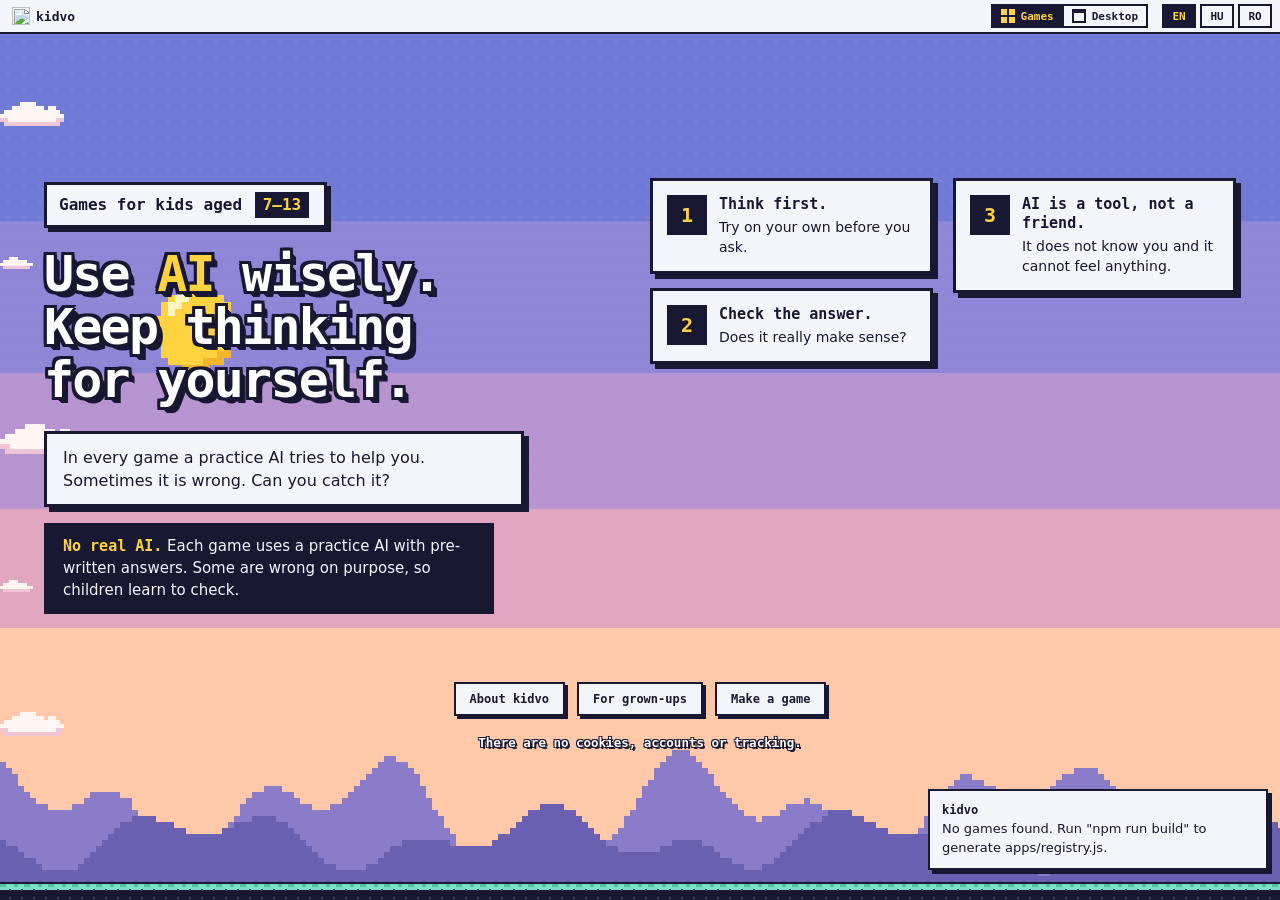
==== index.html @ 9a2fb65d "feat: read aloud with on-device voices, Vo coaches in Secret Keeper, smaller fixes (#44) * feat: rea" ====
<!doctype html>
<html lang="en">
<head>
<meta charset="utf-8">
<meta name="viewport" content="width=device-width, initial-scale=1, viewport-fit=cover">
<title>kidvo: use AI wisely, keep thinking for yourself</title>
<meta name="description" content="Free games that help kids aged 7 to 13 use AI wisely while thinking for themselves. No real AI, no tracking, open source.">
<meta property="og:type" content="website">
<meta property="og:site_name" content="kidvo">
<meta property="og:url" content="https://kidvo.eu/">
<meta property="og:title" content="kidvo: use AI wisely, keep thinking for yourself">
<meta property="og:description" content="Free, open-source browser games that help kids aged 7 to 13 use AI wisely while thinking for themselves. No real AI, no tracking.">
<meta property="og:image" content="https://kidvo.eu/shell/og-image.png">
<meta property="og:image:width" content="1200">
<meta property="og:image:height" content="630">
<meta property="og:image:alt" content="Vo, the kidvo robot, next to a window that says: Use AI wisely. Keep thinking for yourself.">
<meta name="twitter:card" content="summary_large_image">
<meta http-equiv="Content-Security-Policy" content="default-src 'self'; script-src 'self'; style-src 'self' 'unsafe-inline'; img-src 'self' data:; frame-src 'self'; connect-src 'self' https://kidvo-count.kidvo-counter.workers.dev; form-action 'none'; base-uri 'none'">
<link rel="icon" href="shell/vo.svg" type="image/svg+xml">
<link rel="icon" href="shell/favicon-96.png" type="image/png" sizes="96x96">
<link rel="apple-touch-icon" href="shell/apple-touch-icon.png">
<link rel="canonical" href="https://kidvo.eu/">
<link rel="stylesheet" href="shell/shell.css">
</head>
<body>
<header id="topbar">
  <span class="tb-brand"><img src="shell/vo.svg" alt="" width="18" height="18">kidvo</span>
  <span id="motto" data-i18n="motto"></span>
  <div id="views" role="group"></div>
  <button type="button" id="speak" aria-pressed="false" hidden></button>
  <div id="lang" role="group"></div>
</header>

<main id="desktop" aria-label="kidvo">
  <div id="sky" aria-hidden="true"></div>
  <div id="icons" role="list" aria-label="Apps"></div>
  <div id="windows"></div>
  <div id="play">
    <div id="above">
      <div id="overlays" aria-hidden="true"></div>
      <div id="hotspots"></div>
    </div>
    <div id="page"></div>
  </div>
  <div id="toasts" role="status" aria-live="polite"></div>
</main>
<div id="ground" aria-hidden="true"></div>

<div id="start-menu" hidden role="menu" aria-label="Start menu">
  <div class="sm-head">
    <img src="shell/logo.svg" alt="" width="40" height="40">
    <div>
      <div class="sm-brand">kidvo</div>
      <div class="sm-tag" data-i18n="tagline"></div>
    </div>
  </div>
  <div class="sm-apps" id="sm-apps"></div>
  <div class="sm-stats" id="sm-stats"></div>
  <div class="sm-foot">
    <button type="button" class="sm-link" data-shell="about" data-i18n="menuAbout"></button>
    <button type="button" class="sm-link" data-shell="grownups" data-i18n="menuGrownups"></button>
    <button type="button" class="sm-link sm-build" data-shell="build" data-i18n="menuBuild"></button>
  </div>
</div>

<nav id="taskbar" aria-label="Taskbar">
  <button type="button" id="start-btn" aria-haspopup="menu" aria-expanded="false" aria-controls="start-menu">
    <img src="shell/logo.svg" alt="" width="20" height="20"><span>kidvo</span>
  </button>
  <div id="task-list"></div>
  <div id="tray">
    <div id="tray-overlays"></div>
    <time id="clock"></time>
  </div>
</nav>

<script src="shell/config.js"></script>
<script src="shell/i18n.js"></script>
<script src="apps/registry.js"></script>
<script src="shell/shell.js"></script>
</body>
</html>
---- shell/shell.css ----
/* kidvo OS — shell styles.
   Layout: full-screen dotted desktop, icon column on the left, floating windows
   with chunky ink borders and hard shadows, ink taskbar along the bottom.
   The OS commits to one look on purpose (no dark variant); every color is set. */
:root {
  --desk: #6f7bd6;      /* periwinkle desktop */
  --desk-dot: #5d68c6;
  --ink: #191833;       /* borders, text, taskbar */
  --paper: #f4f5fb;     /* window body */
  --paper-2: #dfe2f2;   /* unfocused title bars */
  --sun: #ffd23f;       /* the one accent: start button, focus */
  --muted: #6c7099;
  --human: #ff8fab;
  --ai: #7be0c3;
  --hybrid: #ffd23f;
  --font-ui: ui-monospace, "SFMono-Regular", "Cascadia Mono", "Roboto Mono", Menlo, Consolas, monospace;
  --font-text: system-ui, -apple-system, "Segoe UI", Roboto, "Helvetica Neue", Arial, sans-serif;
  --shadow: 4px 4px 0 var(--ink);
  --bar-h: 44px;
  --top-h: 34px;
  color-scheme: light;
}

* { box-sizing: border-box; }
html, body { height: 100%; margin: 0; }
body {
  background: var(--desk);
  color: var(--ink);
  font: 14px/1.45 var(--font-text);
  overflow: hidden;
  -webkit-font-smoothing: antialiased;
}
button { font: inherit; color: inherit; }
:focus-visible { outline: 3px solid var(--sun); outline-offset: 2px; }

/* ---------- top bar: the one-line mission and the language switch ---------- */
#topbar {
  position: fixed; top: 0; left: 0; right: 0; z-index: 100000;
  height: calc(var(--top-h) + env(safe-area-inset-top, 0px));
  padding: env(safe-area-inset-top, 0px) 8px 0 12px;
  display: flex; align-items: center; gap: 14px;
  background: var(--paper); color: var(--ink);
  border-bottom: 2px solid var(--ink);
  font: 700 13px/1 var(--font-ui);
}
.tb-brand { display: flex; align-items: center; gap: 6px; font-weight: 800; flex: none; }
.tb-brand img { image-rendering: pixelated; }
#motto { flex: 1; min-width: 0; white-space: nowrap; overflow: hidden; text-overflow: ellipsis; font-weight: 600; }
#lang { display: flex; gap: 4px; flex: none; }
.lang-btn {
  min-width: 34px; height: 24px; padding: 0 6px;
  background: var(--paper); color: var(--ink); border: 2px solid var(--ink);
  font: 800 11px/1 var(--font-ui); cursor: pointer;
}
.lang-btn[aria-pressed="true"] { background: var(--ink); color: var(--sun); }
.lang-btn:hover { background: var(--sun); color: var(--ink); }
/* Read aloud: on and off like a language button; hidden where the device has no voice of its own. */
#speak {
  flex: none; display: grid; place-items: center; width: 34px; height: 24px; padding: 0;
  background: var(--paper); color: var(--ink); border: 2px solid var(--ink); cursor: pointer;
}
#speak[hidden] { display: none; }
#speak[aria-pressed="true"] { background: var(--ink); color: var(--sun); }
#speak:hover { background: var(--sun); color: var(--ink); }

/* ---------- desktop ---------- */
#desktop {
  position: fixed;
  inset: calc(var(--top-h) + env(safe-area-inset-top, 0px)) 0 calc(var(--bar-h) + env(safe-area-inset-bottom, 0px)) 0;
  background-color: var(--desk);
  background-image: radial-gradient(var(--desk-dot) 1.2px, transparent 1.6px);
  background-size: 16px 16px;
  overflow: hidden;
}
#desktop.busy iframe { pointer-events: none; }
#desktop.busy { cursor: grabbing; }

#icons {
  position: absolute;
  top: 16px; left: 16px; bottom: 16px;
  display: grid;
  grid-auto-flow: column;
  grid-template-rows: repeat(auto-fill, 96px);
  grid-auto-columns: 88px;
  gap: 6px;
  align-content: start;
}
.icon {
  display: flex; flex-direction: column; align-items: center; gap: 6px;
  width: 88px; padding: 8px 2px 6px;
  background: none; border: 0; cursor: pointer;
  color: #fff;
  font: 700 12px/1.2 var(--font-ui);
  text-align: center;
}
.icon img {
  width: 44px; height: 44px;
  image-rendering: pixelated;
  filter: drop-shadow(2px 2px 0 var(--ink));
}
.icon span {
  padding: 1px 4px;
  text-shadow: 1px 0 0 var(--ink), -1px 0 0 var(--ink), 0 1px 0 var(--ink), 0 -1px 0 var(--ink), 1px 1px 0 var(--ink);
  /* Break at spaces or hyphens, never inside a word ("Păstrătoru / l de / secrete"). The label
     shrinks to fit, so a long word widens it a little (up to the icon's edge) instead of breaking.
     No hyphens: auto, it made "Păstrăto- / rul de / secrete" three lines, taller than the row. */
  overflow-wrap: break-word;
}
.icon.selected span, .icon:focus-visible span {
  background: var(--ink); color: var(--sun); text-shadow: none;
}
.icon:focus-visible { outline: none; }

/* ---------- windows ---------- */
.win {
  position: absolute;
  display: flex; flex-direction: column;
  min-width: 220px; min-height: 140px;
  background: var(--paper);
  border: 2px solid var(--ink);
  box-shadow: var(--shadow);
  animation: pop 140ms ease-out;
}
.win.focused { box-shadow: 6px 6px 0 var(--ink); }
.win[hidden] { display: none !important; }
@keyframes pop { from { transform: scale(.96); opacity: .4; } to { transform: none; opacity: 1; } }

.win-bar {
  display: flex; align-items: center; gap: 8px;
  height: 32px; flex: none;
  padding: 0 4px 0 8px;
  background: var(--paper-2);
  color: var(--ink);
  border-bottom: 2px solid var(--ink);
  cursor: grab; touch-action: none; user-select: none; -webkit-user-select: none;
}
.win.focused .win-bar { background: var(--app, var(--sun)); color: var(--app-fg, var(--ink)); }
.win-icon { width: 18px; height: 18px; image-rendering: pixelated; flex: none; }
.win-title {
  flex: 0 1 auto; min-width: 0;
  font: 700 13px/1 var(--font-ui);
  white-space: nowrap; overflow: hidden; text-overflow: ellipsis;
}
.win-by {
  flex: 0 3 auto; min-width: 0;
  font: 600 11px/1 var(--font-ui); opacity: .7;
  white-space: nowrap; overflow: hidden; text-overflow: ellipsis;
}
.win-btns { display: flex; gap: 4px; flex: none; margin-left: auto; }
.win-btns button {
  width: 24px; height: 24px; padding: 0;
  display: grid; place-items: center;
  background: var(--paper); color: var(--ink);
  border: 2px solid var(--ink);
  font: 800 13px/1 var(--font-ui);
  cursor: pointer;
}
.win-btns button:hover { background: var(--sun); }
.win-body { flex: 1; position: relative; min-height: 0; overflow: auto; }
.win-body > iframe {
  position: absolute; inset: 0;
  width: 100%; height: 100%;
  border: 0; background: #fff;
}
.win-resize {
  position: absolute; right: 0; bottom: 0;
  width: 18px; height: 18px;
  cursor: nwse-resize; touch-action: none;
  background: linear-gradient(135deg, transparent 0 55%, var(--ink) 55% 65%, transparent 65% 75%, var(--ink) 75% 85%, transparent 85%);
}
.win.max { left: 0 !important; top: 0 !important; width: 100% !important; height: 100% !important; box-shadow: none; }
.win.max .win-resize { display: none; }

/* ---------- overlays (apps that live on the desktop, like Vo) ---------- */
/* Overlays sit above the icons and the games page and below the windows (windows start at z-index 11). Above
   the windows, Safari sends wheel and trackpad scrolling to the transparent overlay frame despite
   pointer-events: none, so no window could scroll. Vo still walks on window tops.
   On the games page the overlays do sit above the scrolling page, so they live inside it: #above is the first
   thing in #play, pinned to the top of the visible part (sticky) with no height of its own. A wheel over the
   overlay frame then passes on to #play, its scrolling ancestor, in every browser. #play itself has no
   z-index, so #above takes its place among the desktop's layers: over the page (6), under the windows. */
#above { position: sticky; top: 0; height: 0; z-index: 7; pointer-events: none; }
#overlays, #hotspots { position: absolute; left: 0; top: 0; width: 100%; height: var(--vo-h, 100%); pointer-events: none; }
#hotspots { z-index: 1; }
.hotspot {
  position: absolute; padding: 0; border: 0; background: transparent;
  pointer-events: auto; cursor: pointer; z-index: 1;
  -webkit-touch-callout: none; -webkit-user-select: none; user-select: none; touch-action: manipulation;
}
.hotspot:focus-visible { outline: 3px dashed var(--sun); outline-offset: 2px; }
/* Hotspots: the one clickable spot an overlay may ask for (e.g. over Vo), in their own layer above the overlays. */
/* An overlay showing a card (kidvo.setModal): above the windows, below toasts and the taskbar, taking clicks. */
#above.modal { z-index: 90000; }
#above.modal .hotspot { display: none; }
#overlays iframe.modal { pointer-events: auto; }
#overlays iframe {
  position: absolute; inset: 0; width: 100%; height: 100%;
  border: 0; background: transparent; pointer-events: none;
  color-scheme: light;
}

/* ---------- toasts ---------- */
#toasts {
  position: absolute; right: 12px; bottom: 12px; z-index: 95000;
  display: flex; flex-direction: column; align-items: flex-end; gap: 8px;
  max-width: min(340px, calc(100vw - 24px));
}
.toast {
  display: flex; gap: 8px; align-items: flex-start;
  padding: 10px 12px;
  background: var(--paper); border: 2px solid var(--ink); box-shadow: var(--shadow);
  font-size: 13px;
  animation: pop 140ms ease-out;
}
.toast b { font: 700 12px var(--font-ui); }

/* ---------- taskbar ---------- */
#taskbar {
  position: fixed; left: 0; right: 0; bottom: 0;
  height: calc(var(--bar-h) + env(safe-area-inset-bottom, 0px));
  padding: 0 8px env(safe-area-inset-bottom, 0px);
  display: flex; align-items: center; gap: 8px;
  background: var(--ink); color: var(--paper);
  z-index: 100000;
}
#start-btn {
  display: flex; align-items: center; gap: 8px; flex: none;
  height: 32px; padding: 0 12px 0 8px;
  background: var(--sun); color: var(--ink);
  border: 2px solid var(--paper);
  font: 800 15px/1 var(--font-ui); letter-spacing: .02em;
  cursor: pointer;
}
#start-btn img { image-rendering: pixelated; }
#start-btn[aria-expanded="true"] { background: var(--paper); }
#task-list { flex: 1; min-width: 0; display: flex; gap: 6px; overflow-x: auto; scrollbar-width: none; }
.task {
  flex: none; max-width: 170px; height: 30px;
  display: flex; align-items: center; gap: 6px;
  padding: 0 10px 0 6px;
  background: transparent; color: var(--paper);
  border: 2px solid var(--muted);
  font: 600 12px/1 var(--font-ui);
  cursor: pointer;
}
.task { overflow: hidden; }
.task span { display: block; min-width: 0; white-space: nowrap; overflow: hidden; text-overflow: ellipsis; }
.task img { width: 16px; height: 16px; image-rendering: pixelated; }
.task.active { border-color: var(--sun); color: var(--sun); }
.task.min { opacity: .6; }
#tray { display: flex; align-items: center; gap: 10px; flex: none; font: 700 12px/1 var(--font-ui); font-variant-numeric: tabular-nums; }
#tray-overlays { display: flex; gap: 4px; }
.tray-btn {
  width: 28px; height: 28px; padding: 2px;
  background: transparent; border: 2px solid var(--muted); cursor: pointer;
}
.tray-btn img { width: 100%; height: 100%; image-rendering: pixelated; display: block; }
.tray-btn.on { border-color: var(--sun); }

/* ---------- start menu ---------- */
#start-menu {
  position: fixed; left: 8px;
  bottom: calc(var(--bar-h) + env(safe-area-inset-bottom, 0px) + 6px);
  width: min(340px, calc(100vw - 16px));
  max-height: calc(100% - var(--bar-h) - 28px);
  display: flex; flex-direction: column;
  background: var(--paper); border: 2px solid var(--ink); box-shadow: var(--shadow);
  z-index: 100001;
}
#start-menu[hidden] { display: none !important; }
.sm-head {
  display: flex; align-items: center; gap: 12px;
  padding: 12px 14px;
  background: var(--sun); border-bottom: 2px solid var(--ink);
}
.sm-head img { image-rendering: pixelated; }
.sm-brand { font: 800 22px/1 var(--font-ui); letter-spacing: -.01em; }
.sm-tag { font-size: 12px; margin-top: 4px; }
.sm-apps { overflow: auto; padding: 6px; display: flex; flex-direction: column; }
.sm-app {
  display: grid; grid-template-columns: 28px minmax(0, 1fr) auto; align-items: center; gap: 10px;
  width: 100%; padding: 8px;
  background: none; border: 0; text-align: left; cursor: pointer;
}
.sm-app img { width: 28px; height: 28px; image-rendering: pixelated; }
.sm-app-name { font: 700 13px/1.2 var(--font-ui); }
.sm-app-by { font-size: 12px; color: var(--muted); white-space: nowrap; overflow: hidden; text-overflow: ellipsis; }
.sm-app:hover, .sm-app:focus-visible { background: var(--ink); color: var(--paper); outline: none; }
.sm-app:hover .sm-app-by, .sm-app:focus-visible .sm-app-by { color: var(--paper-2); }
.sm-stats { padding: 8px 14px; border-top: 2px solid var(--ink); font: 600 11px/1.4 var(--font-ui); color: var(--muted); }
.sm-foot { display: grid; grid-template-columns: 1fr 1fr; border-top: 2px solid var(--ink); }
.sm-link {
  padding: 12px 10px; background: var(--paper); border: 0; cursor: pointer;
  font: 700 12px/1 var(--font-ui);
}
.sm-link + .sm-link { border-left: 2px solid var(--ink); background: var(--ink); color: var(--sun); }
.sm-link.sm-build { grid-column: 1 / -1; border-left: 0; border-top: 2px solid var(--ink); background: var(--paper); color: var(--ink); }
.sm-link:hover { background: var(--sun); color: var(--ink); }

.bands { display: flex; gap: 4px; }
.band {
  padding: 3px 5px 2px; border: 1.5px solid var(--ink); color: var(--ink);
  font: 800 10px/1 var(--font-ui); font-variant-numeric: tabular-nums;
}
.band.explorers { background: var(--ai); }
.band.investigators { background: var(--human); }
.sm-app-by { white-space: normal; display: -webkit-box; -webkit-line-clamp: 2; -webkit-box-orient: vertical; }
.doc .small { font-size: 12.5px; color: var(--muted); }
.game-list { list-style: none; padding: 0 !important; }
.game-list li { display: flex; align-items: center; justify-content: space-between; gap: 10px; flex-wrap: wrap; padding: 8px 0; border-top: 1px dashed var(--muted); }
.game-list small { display: block; color: var(--muted); font-size: 12px; }
.parents-wrap { position: absolute; inset: 0; display: flex; flex-direction: column; }
.parents-wrap iframe { flex: 1; width: 100%; border: 0; background: #fff; }
.parents-wrap .print-link { flex: none; align-self: flex-end; margin: 8px 10px; }

/* ---------- built-in documents (About, Contribute, app info) ---------- */
.doc { padding: 18px 20px 22px; max-width: 62ch; font-size: 14px; }
.doc h2 { margin: 0 0 6px; font: 800 20px/1.15 var(--font-ui); text-wrap: balance; }
.doc h3 { margin: 18px 0 6px; font: 800 15px/1.2 var(--font-ui); }
.doc p { margin: 0 0 10px; }
.doc .lede { font-size: 15px; }
.doc ol, .doc ul { margin: 0 0 10px; padding-left: 22px; display: grid; gap: 6px; }
.doc code { font: 600 12.5px var(--font-ui); background: var(--paper-2); padding: 1px 4px; }
.doc a { color: var(--ink); font-weight: 700; text-decoration-thickness: 2px; text-underline-offset: 2px; }
.rules { list-style: none; padding: 0 !important; counter-reset: r; }
.rules li {
  counter-increment: r;
  display: grid; grid-template-columns: 30px 1fr; gap: 10px; align-items: start;
}
.rules li::before {
  content: counter(r);
  display: grid; place-items: center; width: 30px; height: 30px;
  background: var(--ink); color: var(--sun); font: 800 14px var(--font-ui);
}
.rules b { display: block; font: 800 13px/1.3 var(--font-ui); }
.btn-row { display: flex; flex-wrap: wrap; gap: 10px; margin-top: 14px; }
.doc .btn-row + p { margin-top: 16px; }
.btn {
  display: inline-flex; align-items: center; gap: 6px;
  padding: 9px 14px;
  background: var(--sun); color: var(--ink);
  border: 2px solid var(--ink); box-shadow: 3px 3px 0 var(--ink);
  font: 800 12px/1 var(--font-ui); text-decoration: none; cursor: pointer;
}
.btn.alt { background: var(--paper); }
.btn:active { transform: translate(2px, 2px); box-shadow: 1px 1px 0 var(--ink); }
.meta { display: grid; grid-template-columns: max-content 1fr; gap: 6px 14px; margin: 12px 0; font-size: 13px; }
.meta dt { font: 700 12px/1.6 var(--font-ui); color: var(--muted); }
.meta dd { margin: 0; min-width: 0; overflow-wrap: anywhere; }

/* ---------- view switch (top bar): the games page or the desktop ---------- */
#views { display: flex; flex: none; margin-left: auto; border: 2px solid var(--ink); }
.view-btn {
  display: flex; align-items: center; gap: 6px;
  height: 20px; padding: 0 8px;
  background: var(--paper); color: var(--ink); border: 0;
  font: 800 11px/1 var(--font-ui); cursor: pointer;
}
.view-btn + .view-btn { border-left: 2px solid var(--ink); }
.view-btn svg { flex: none; }
.px-c { fill: currentColor; }
.view-btn[aria-pressed="true"] { background: var(--ink); color: var(--sun); }
.view-btn:hover { background: var(--sun); color: var(--ink); }

body[data-view="play"] #taskbar, body[data-view="play"] #start-menu, body[data-view="play"] #icons { display: none !important; }
body[data-view="desktop"] #page, body[data-view="desktop"] #sky, body[data-view="desktop"] #ground { display: none; }
/* The games page has no taskbar: a strip of pixel ground takes its place, and Vo walks on it. */
body[data-view="play"] { --bar-h: 18px; }
body[data-view="play"] #motto { visibility: hidden; }

/* ---------- the games page: sky ---------- */
#sky {
  --s1: #5d68c6; --s2: #6874d2; --s3: #7782dc; --s4: #8792e5; --s5: #98a2ec; --h1: #5560c2; --h2: #444fae;
  position: absolute; inset: 0; z-index: 0; overflow: hidden;
  background:
    radial-gradient(rgba(255, 255, 255, .08) 1.2px, transparent 1.6px) 0 0 / 16px 16px,
    linear-gradient(var(--s1) 0 22%, var(--s2) 22% 40%, var(--s3) 40% 56%, var(--s4) 56% 70%, var(--s5) 70%);
  transition: filter .25s;
}
#sky[data-phase="dawn"] { --s1: #6f7bd6; --s2: #8f86d8; --s3: #b793d0; --s4: #e1a5bf; --s5: #ffc8a8; --h1: #8a7cc8; --h2: #6a60b2; }
#sky[data-phase="dusk"] { --s1: #2e3477; --s2: #47408f; --s3: #74509e; --s4: #bf628f; --s5: #ff9466; --h1: #573f86; --h2: #3f2f6c; }
#sky[data-phase="night"] { --s1: #0e0f2b; --s2: #131536; --s3: #191c44; --s4: #202453; --s5: #292e64; --h1: #262a5e; --h2: #1b1e49; }
#sky .sky-far, #sky .sky-near { position: absolute; inset: 0; }
#sky .sky-far { transform: translateY(calc(var(--scroll, 0) * -0.06px)); }
#sky .sky-near { transform: translateY(calc(var(--scroll, 0) * -0.16px)); }
#sky .sun, #sky .moon { position: absolute; right: 9%; top: 9%; }
#sky[data-phase="dawn"] .sun { right: auto; left: 12%; top: 30%; }
#sky[data-phase="dusk"] .sun { top: 36%; right: 14%; }
#sky .moon, #sky .stars, #sky[data-phase="night"] .sun { display: none; }
#sky[data-phase="night"] .moon, #sky[data-phase="night"] .stars { display: block; }
.px-y { fill: var(--sun); } .px-h { fill: #fff6c2; } .px-o { fill: #f2b52b; }
#sky[data-phase="dusk"] .px-y { fill: #ffb04a; } #sky[data-phase="dusk"] .px-h { fill: #ffd68f; } #sky[data-phase="dusk"] .px-o { fill: #f0803a; }
.px-m { fill: #eef0fb; }
.px-w { fill: #fff; } .px-s { fill: #dfe2f2; }
#sky[data-phase="dawn"] .px-w { fill: #fff5f2; } #sky[data-phase="dawn"] .px-s { fill: #f0c6d6; }
#sky[data-phase="dusk"] .px-w { fill: #ffd8c8; } #sky[data-phase="dusk"] .px-s { fill: #e3a0b4; }
#sky[data-phase="night"] .px-w { fill: #353a74; } #sky[data-phase="night"] .px-s { fill: #2b2f66; }
.cloud { position: absolute; left: 0; animation: drift linear infinite; }
@keyframes drift { from { transform: translateX(-30vw); } to { transform: translateX(110vw); } }
.stars { position: absolute; inset: 0; }
.star { position: absolute; width: 3px; height: 3px; background: #fff; animation: twinkle 3.2s steps(2, end) infinite; }
.star.big { width: 6px; height: 6px; }
@keyframes twinkle { 50% { opacity: .3; } }
#sky .hills { position: absolute; left: 0; bottom: 0; }
#sky .hills.far path { fill: var(--h1); }
#sky .hills.near path { fill: var(--h2); }
#ground {
  position: fixed; left: 0; right: 0; bottom: 0; z-index: 100000;
  height: calc(18px + env(safe-area-inset-bottom, 0px));
  border-top: 2px solid var(--ink);
  background:
    linear-gradient(90deg, #4fbf9c 0 6px, transparent 6px 14px, #4fbf9c 14px 18px, transparent 18px) 0 0 / 24px 3px repeat-x,
    radial-gradient(#3b3a6b 1.2px, transparent 1.6px) 4px 10px / 12px 8px,
    linear-gradient(var(--ai) 0 6px, var(--ink) 6px);
}

/* ---------- the games page: content ---------- */
/* #play holds the overlays (#above) in both views; on the games page it also scrolls the page (#page).
   No z-index and no filter on #play: either would make it a layer of its own and trap #above (and Vo's
   garage card) inside it. On the desktop it lets every click through to the icons. */
#play { position: absolute; inset: 0; overflow: hidden; pointer-events: none; }
body[data-view="play"] #play { overflow-x: hidden; overflow-y: auto; overscroll-behavior: contain; pointer-events: auto; }
#page { position: relative; z-index: 6; min-height: 100%; transition: filter .25s; }
/* A game is on the stage: the page behind it dims (Vo does not), and a click there goes back to the games. */
#desktop.staged #page, #desktop.staged #sky { filter: brightness(.6) saturate(.7); }
/* The space above the first row is room for Vo to stand on a card with his speech bubble over him: his
   tallest ride (98px) and the bubble (40px). Where it is less (phones, short screens), the bubble goes beside him. */
.play-in { max-width: 1240px; margin: 0 auto; padding: 144px 24px 150px; }

/* One grid of tiles: the motto (two columns wide), the games, and two guide tiles between them. */
.tiles { display: grid; grid-template-columns: repeat(4, minmax(0, 1fr)); gap: 32px 20px; }
.tiles > * { animation: tile-in .55s cubic-bezier(.2, .9, .25, 1.25) backwards; }
.tiles > :nth-child(2) { animation-delay: .06s; } .tiles > :nth-child(3) { animation-delay: .12s; }
.tiles > :nth-child(4) { animation-delay: .18s; } .tiles > :nth-child(5) { animation-delay: .24s; }
.tiles > :nth-child(n+6) { animation-delay: .3s; }
@keyframes tile-in { from { transform: translateY(40px) scale(.92); opacity: 0; } }

.intro { grid-column: span 2; align-self: center; padding: 4px 8px 4px 0; }
.intro-h {
  display: inline-block; margin: 0;
  color: #fff;
  font: 900 clamp(30px, 3.9vw, 52px)/1.06 var(--font-ui); letter-spacing: -.035em;
  text-wrap: balance;
  text-shadow:
    -3px -3px 0 var(--ink), 3px -3px 0 var(--ink), -3px 3px 0 var(--ink), 3px 3px 0 var(--ink),
    -3px 0 0 var(--ink), 3px 0 0 var(--ink), 0 -3px 0 var(--ink), 0 3px 0 var(--ink),
    4px 4px 0 var(--ink), 5px 5px 0 var(--ink), 6px 6px 0 var(--ink);
}
.intro-h .ai { color: var(--sun); }
/* For grown-ups, under the children's line: there is no real AI here. */
.intro-note {
  width: fit-content; max-width: 30em; margin: 16px 0 0; padding: 10px 16px;
  background: var(--ink); color: var(--paper); border: 3px solid var(--ink);
  font-size: 15px; line-height: 1.45; text-wrap: pretty;
}
.intro-note b { color: var(--sun); font: 800 15px/1.45 var(--font-ui); }
/* Who the site is for, as a sticker above the motto: children, and their ages. */
.intro-for {
  width: fit-content; margin: 0 0 20px; padding: 6px 12px;
  background: var(--paper); color: var(--ink);
  border: 3px solid var(--ink); box-shadow: 4px 4px 0 var(--ink);
  font: 800 16px/1.75 var(--font-ui);
}
.intro-for .ages { display: inline-block; margin: 0 3px; padding: 0 8px; line-height: 1.6; background: var(--ink); color: var(--sun); font-weight: 900; white-space: nowrap; }
.intro-p {
  display: inline-block; max-width: 30em; margin: 24px 0 0; padding: 12px 16px;
  background: var(--paper); border: 3px solid var(--ink); box-shadow: 5px 5px 0 var(--ink);
  font-size: 16px; line-height: 1.45; text-wrap: pretty;
}

/* Guide tiles: notes that explain, next to the games they explain. */
.guide { align-self: start; display: grid; gap: 14px; }
.note {
  display: grid; grid-template-columns: 40px minmax(0, 1fr); gap: 12px; align-items: start;
  padding: 14px; background: var(--paper); border: 3px solid var(--ink); box-shadow: 5px 5px 0 var(--ink);
}
.note p { margin: 0; font-size: 14px; line-height: 1.45; }
.note b { display: block; margin-bottom: 3px; font: 800 15px/1.25 var(--font-ui); }
.note .tip-n { display: grid; place-items: center; width: 40px; height: 40px; background: var(--ink); color: var(--sun); font: 900 20px/1 var(--font-ui); }
.note.vo { background: var(--sun); }
.note.vo img { width: 40px; height: 40px; image-rendering: pixelated; }

.card {
  --rx: 0deg; --ry: 0deg; --lift: 0px;
  position: relative; display: flex; flex-direction: column;
  background: var(--paper); border: 3px solid var(--ink); box-shadow: 6px 6px 0 var(--ink);
  transform: perspective(900px) rotateX(var(--rx)) rotateY(var(--ry)) translateY(var(--lift));
  transition: transform .18s ease-out, box-shadow .18s ease-out;
}
.card:hover, .card:focus-within { --lift: -6px; box-shadow: 10px 12px 0 var(--ink); }
.card-art {
  position: relative; height: 128px; display: grid; place-items: center; overflow: hidden;
  background: radial-gradient(rgba(25, 24, 51, .16) 1.3px, transparent 1.7px) 0 0 / 12px 12px, var(--app, var(--sun));
  border-bottom: 3px solid var(--ink);
}
/* A strip of light runs over the picture when the card is picked up, like on a shiny trading card. */
.card-art::after {
  content: ""; position: absolute; inset: 0;
  background: linear-gradient(105deg, transparent 38%, rgba(255, 255, 255, .5) 38% 46%, transparent 46% 52%, rgba(255, 255, 255, .35) 52% 55%, transparent 55%);
  transform: translateX(-100%);
}
.card:hover .card-art::after { transform: translateX(100%); transition: transform .7s ease-in-out; }
.card-art img { width: 96px; height: 96px; image-rendering: pixelated; filter: drop-shadow(4px 4px 0 var(--ink)); }
.card:hover .card-art img { animation: hop .45s steps(2, end) infinite alternate; }
@keyframes hop { to { transform: translateY(-10px); } }
.card-body { flex: 1; display: flex; flex-direction: column; gap: 8px; padding: 14px 16px 16px; }
/* The age bands are stickers on the picture; clicks go through them to the card. */
.card-bands { position: absolute; top: 10px; left: 10px; pointer-events: none; }
.card-bands .band { box-shadow: 2px 2px 0 var(--ink); }
.card-name { margin: 0; font: 800 19px/1.15 var(--font-ui); letter-spacing: -.01em; }
/* Room for three lines (descriptions are at most 90 characters), so cards come out the same height. */
.card-desc { margin: 0; min-height: calc(3 * 1.45em); color: #3b3e66; font-size: 14px; line-height: 1.45; }
.card-foot { margin-top: auto; padding-top: 6px; display: flex; align-items: center; justify-content: space-between; gap: 6px 10px; flex-wrap: wrap; }
/* For grown-ups: a plain underlined link next to Play, above the card-wide Play target (.card-play::after). */
.card-grownups {
  position: relative; z-index: 1;
  padding: 6px 0; background: none; border: 0; color: #3b3e66;
  font: 700 12px/1.2 var(--font-ui); text-align: left;
  text-decoration: underline; text-decoration-thickness: 1.5px; text-underline-offset: 3px;
  cursor: pointer;
}
.card-grownups:hover { color: var(--ink); text-decoration-thickness: 2.5px; }
.card-play {
  display: inline-flex; align-items: center; gap: 8px;
  padding: 10px 16px; margin-left: auto;
  background: var(--sun); color: var(--ink);
  border: 3px solid var(--ink); box-shadow: 4px 4px 0 var(--ink);
  font: 900 15px/1 var(--font-ui); cursor: pointer;
}
/* The whole card is the button (no transform on the button itself: it would shrink this to the button). */
.card-play::after { content: ""; position: absolute; inset: 0; }
.card-play:active { box-shadow: 1px 1px 0 var(--ink); }
.card.running .card-play { background: var(--ink); color: var(--sun); }

.play-foot { display: flex; flex-wrap: wrap; justify-content: center; gap: 12px; margin-top: 64px; }
.play-note {
  margin: 18px 0 0; text-align: center; color: #fff; font: 700 12.5px/1.4 var(--font-ui);
  text-shadow: 1px 1px 0 var(--ink), -1px -1px 0 var(--ink), 1px -1px 0 var(--ink), -1px 1px 0 var(--ink), 2px 2px 0 var(--ink);
}

/* ---------- the games page: the stage ---------- */
.win-back { display: none; }
body[data-view="play"] .win-back {
  display: grid; place-items: center; flex: none;
  width: 30px; height: 24px; padding: 0 0 3px;
  background: var(--paper); color: var(--ink); border: 2px solid var(--ink);
  font: 900 20px/1 var(--font-ui); cursor: pointer;
}
body[data-view="play"] .win-back:hover { background: var(--sun); }
body[data-view="play"] .win { border-width: 3px; box-shadow: 8px 8px 0 var(--ink); }
body[data-view="play"] .win-bar { cursor: default; }
body[data-view="play"] .win-resize,
body[data-view="play"] .win-btns [data-act="min"],
body[data-view="play"] .win-btns [data-act="max"] { display: none; }

/* Switching views: a wipe of pixel blocks (shell.js pixelWipe). */
.wipe { position: fixed; inset: 0; z-index: 200000; display: grid; pointer-events: none; }
.wipe i { background: var(--ink); transform: scale(0); }
.wipe i.sun { background: var(--sun); }

/* ---------- narrow screens: windows become sheets ---------- */
/* Compact screens: keep in sync with COMPACT in shell.js */
@media (max-width: 700px), (max-height: 500px), (pointer: coarse) and (max-width: 1100px) {
  #desktop.sheet-open #overlays, #desktop.sheet-open #hotspots { visibility: hidden; }
  .win, body[data-view="play"] .win { left: 0 !important; top: 0 !important; width: 100% !important; height: 100% !important; box-shadow: none; border-width: 2px; }
  .win-resize, .win-btns [data-act="max"] { display: none; }
  .win-bar { cursor: default; }
  #icons { right: 16px; grid-auto-flow: row; grid-template-columns: repeat(auto-fill, 88px); grid-template-rows: none; grid-auto-rows: 96px; }
  #clock { display: none; }
}
@media (max-width: 899px) {
  .view-btn span { display: none; }
  .view-btn { padding: 0 7px; }
}
@media (max-width: 700px) {
  #motto { font-size: 11.5px; white-space: normal; line-height: 1.15; }
  .tb-brand { display: none; }
  #topbar { gap: 10px; }
  /* The games page says the motto in its first tile, so the top bar shows the name instead. */
  body[data-view="play"] .tb-brand { display: flex; }
  .play-in { padding: 64px 16px 150px; }
  .intro-p { font-size: 15px; }
  .intro-note, .intro-note b { font-size: 14px; }
  .card-art { height: 124px; }
}
/* Fewer columns as the screen narrows; the motto keeps two of them until there is only one. Wide screens get a
   fifth column, so a longer list of games needs less scrolling. */
@media (min-width: 1480px) {
  .play-in { max-width: 1540px; }
  .tiles { grid-template-columns: repeat(5, minmax(0, 1fr)); }
}
@media (max-width: 1099px) { .tiles { grid-template-columns: repeat(3, minmax(0, 1fr)); } }
/* The motto's tile is taller than a card: the cards beside it keep their own height, centred, instead of
   stretching with an empty band above Play. Which cards share its row depends on the columns (the first
   guide comes after the third game, so the first games are children 2, 3 and 4). */
@media (min-width: 1480px) { .tiles > .card:nth-child(-n+4) { align-self: center; } }
@media (min-width: 1100px) and (max-width: 1479px) { .tiles > .card:nth-child(-n+3) { align-self: center; } }
@media (min-width: 820px) and (max-width: 1099px) { .tiles > .card:nth-child(2) { align-self: center; } }
@media (max-width: 819px) { .tiles { grid-template-columns: repeat(2, minmax(0, 1fr)); } }
@media (max-width: 559px) {
  .tiles { grid-template-columns: minmax(0, 1fr); }
  .intro { grid-column: auto; }
  .intro-for { font-size: 14px; }
}
/* Next to the view switch and three languages the motto would need three cramped lines on a phone. */
@media (max-width: 520px) {
  #motto { display: none; }
  .tb-brand { display: flex; }
}
/* On phones the author credit would eat the title; it stays in the info window. */
@media (max-width: 459px) {
  .win-by { display: none; }
}
@media (max-height: 500px) {
  :root { --top-h: 28px; --bar-h: 40px; }
  .win-bar { height: 30px; }
  /* Too short a screen for all that sky: Vo's bubble goes beside him instead. */
  .play-in { padding-top: 64px; }
}
/* Fingers need bigger targets than mouse pointers. */
@media (pointer: coarse) {
  :root { --top-h: 40px; --bar-h: 50px; }
  .win-bar { height: 42px; }
  .win-btns { gap: 6px; }
  .win-btns button { width: 36px; height: 36px; font-size: 16px; }
  .lang-btn { height: 32px; min-width: 42px; }
  #speak { height: 32px; width: 42px; }
  .view-btn { height: 28px; min-width: 38px; justify-content: center; }
  body[data-view="play"] .win-back { width: 44px; height: 36px; font-size: 24px; }
  #start-btn { height: 38px; }
  .task { height: 38px; }
  .tray-btn { width: 38px; height: 38px; }
  .sm-app { padding: 11px 8px; }
  .sm-link { padding: 15px 10px; }
  .card-grownups { min-height: 40px; }
}
@media (pointer: coarse) and (max-height: 500px) {
  :root { --top-h: 32px; --bar-h: 44px; }
  .win-bar { height: 36px; }
  .win-btns button { width: 32px; height: 32px; }
  .lang-btn { height: 28px; }
  #speak { height: 28px; }
  .view-btn { height: 24px; }
  body[data-view="play"] .win-back { height: 32px; }
  #start-btn, .task, .tray-btn { height: 34px; }
  .tray-btn { width: 34px; }
}

@media (prefers-reduced-motion: reduce) {
  .win, .toast, .tiles > *, .cloud, .star, .card:hover .card-art img { animation: none; }
  .card, #page, #sky { transition: none; }
  .card:hover .card-art::after { transition: none; }
}
/* The narrowest phones: room in the top bar for the read-aloud switch. The buttons keep their finger size;
   the name gives way and the logo stays. */
@media (max-width: 400px) {
  #topbar { gap: 6px; padding-right: 6px; }
  .tb-brand { font-size: 0; gap: 0; }
}
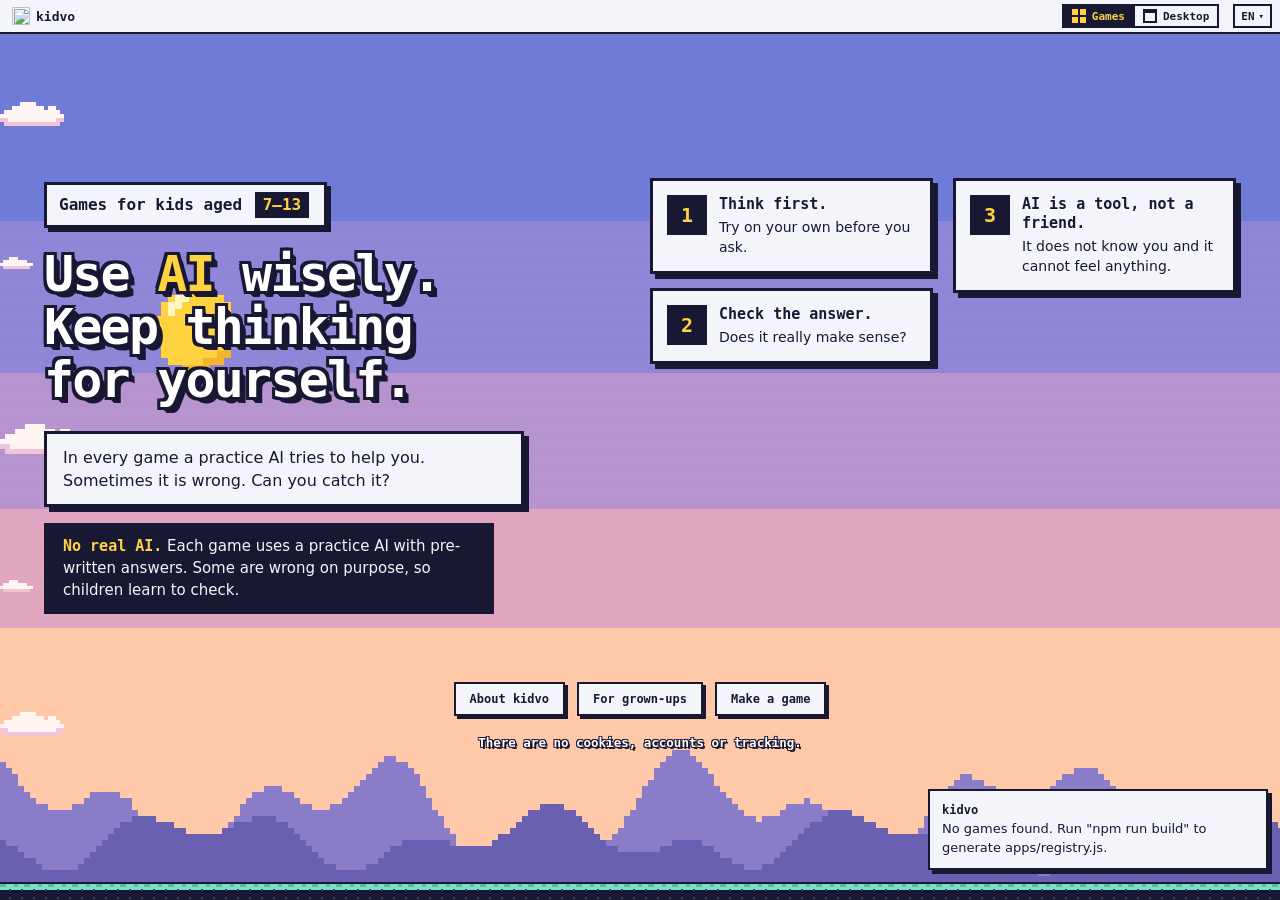
==== commit feeb779a: "feat(shell): a language menu instead of a row of language buttons (#54) One button with the current " ====
--- a/index.html
+++ b/index.html
@@ -28,7 +28,7 @@
   <span id="motto" data-i18n="motto"></span>
   <div id="views" role="group"></div>
   <button type="button" id="speak" aria-pressed="false" hidden></button>
-  <div id="lang" role="group"></div>
+  <div id="lang"></div>
 </header>
 
 <main id="desktop" aria-label="kidvo">
--- a/shell/shell.css
+++ b/shell/shell.css
@@ -46,14 +46,31 @@
 .tb-brand { display: flex; align-items: center; gap: 6px; font-weight: 800; flex: none; }
 .tb-brand img { image-rendering: pixelated; }
 #motto { flex: 1; min-width: 0; white-space: nowrap; overflow: hidden; text-overflow: ellipsis; font-weight: 600; }
-#lang { display: flex; gap: 4px; flex: none; }
+/* Language: one button with the current language, opening a menu of all of them. */
+#lang { position: relative; flex: none; }
 .lang-btn {
+  display: flex; align-items: center; justify-content: center; gap: 4px;
   min-width: 34px; height: 24px; padding: 0 6px;
   background: var(--paper); color: var(--ink); border: 2px solid var(--ink);
   font: 800 11px/1 var(--font-ui); cursor: pointer;
 }
-.lang-btn[aria-pressed="true"] { background: var(--ink); color: var(--sun); }
+.lang-btn[aria-expanded="true"] { background: var(--ink); color: var(--sun); }
 .lang-btn:hover { background: var(--sun); color: var(--ink); }
+.lang-caret { font-size: 9px; }
+#lang-menu {
+  position: absolute; top: calc(100% + 6px); right: 0; min-width: 150px;
+  display: flex; flex-direction: column; padding: 4px;
+  background: var(--paper); border: 2px solid var(--ink); box-shadow: var(--shadow);
+}
+#lang-menu[hidden] { display: none; }
+.lang-item {
+  display: flex; align-items: center; gap: 8px; min-height: 32px; padding: 4px 8px;
+  background: none; border: 0; text-align: left; cursor: pointer;
+  font: 600 13px/1.2 var(--font-ui);
+}
+.lang-item b { min-width: 2.2em; }
+.lang-item[aria-current="true"] { background: var(--ink); color: var(--sun); }
+.lang-item:hover, .lang-item:focus-visible { background: var(--sun); color: var(--ink); outline: none; }
 /* Read aloud: on and off like a language button; hidden where the device has no voice of its own. */
 #speak {
   flex: none; display: grid; place-items: center; width: 34px; height: 24px; padding: 0;
@@ -624,6 +641,7 @@
   .win-btns { gap: 6px; }
   .win-btns button { width: 36px; height: 36px; font-size: 16px; }
   .lang-btn { height: 32px; min-width: 42px; }
+  .lang-item { min-height: 44px; }
   #speak { height: 32px; width: 42px; }
   .view-btn { height: 28px; min-width: 38px; justify-content: center; }
   body[data-view="play"] .win-back { width: 44px; height: 36px; font-size: 24px; }
